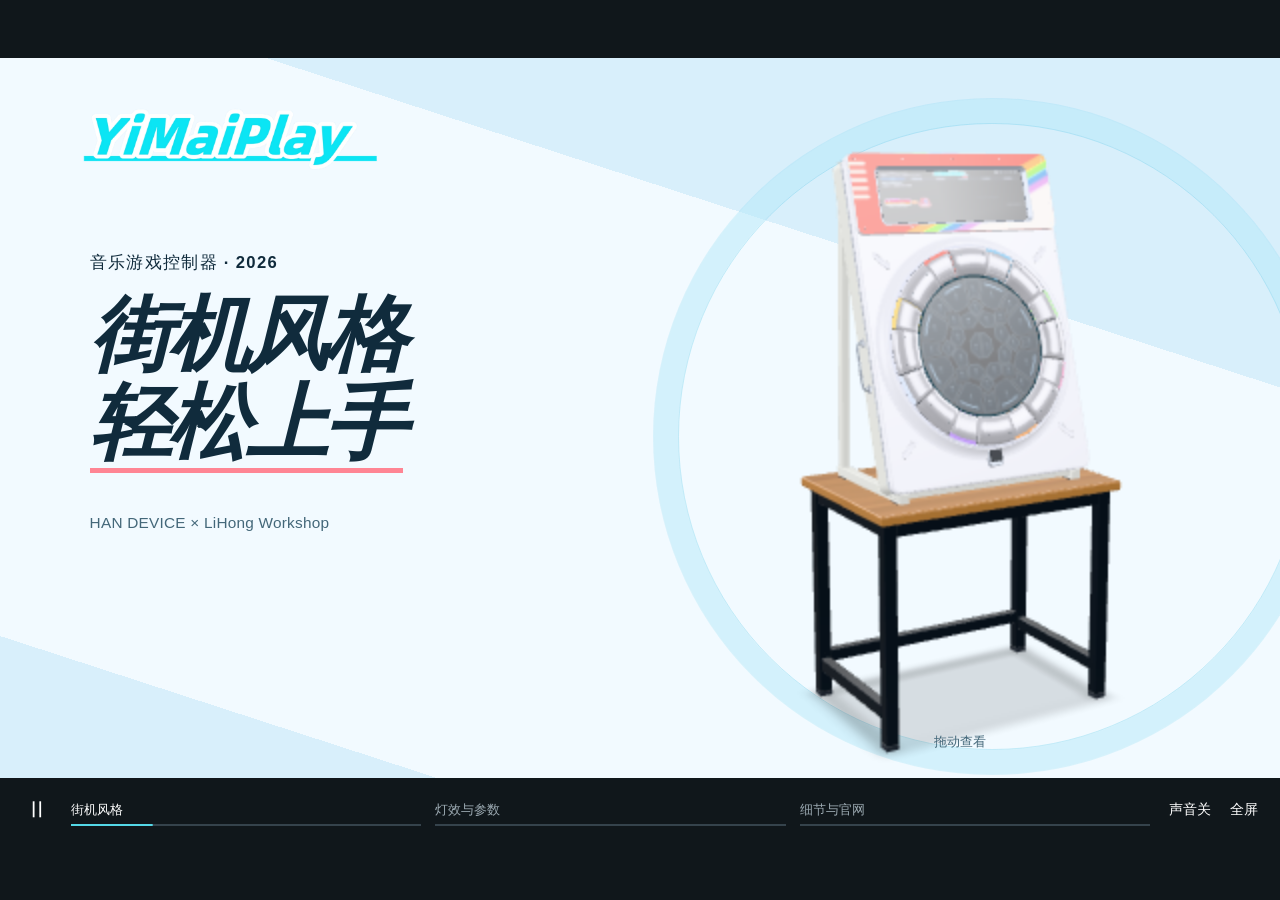
==== docs/ad/index.html @ bda64a1c "Publish the YiMaiPlay 3D advert and second-slide integration assets" ====
<!doctype html>
<html lang="zh-CN">
<head>
  <meta charset="utf-8">
  <meta name="viewport" content="width=device-width,initial-scale=1">
  <meta name="theme-color" content="#11191f">
  <title>YiMaiPlay · 横版动态广告</title>
  <link rel="icon" href="../assets/brand-icon.png" type="image/png">
  <link rel="preload" as="image" href="../assets/cabinet.webp">
  <link rel="preload" as="image" href="../assets/wordmark.webp">
  <script>if (new URLSearchParams(location.search).get('placement') === 'forum-slider') document.documentElement.classList.add('forum-slider');</script>
  <link rel="stylesheet" href="ad.css">
  <script defer src="ad.js"></script>
</head>
<body>
<main class="player" tabindex="0" aria-label="YiMaiPlay 动态广告，可使用空格键播放或暂停">
  <div class="advert" data-scene="0">
    <p class="forum-links">点击查看完整广告</p>
    <div class="backdrop" aria-hidden="true"></div>
    <div class="orbit" aria-hidden="true"></div>
    <a class="brand" href="https://yimaiplay.akiacg.com/" target="_blank" rel="noopener" aria-label="访问 YiMaiPlay 官网">
      <img src="../assets/wordmark.webp" width="900" height="187" alt="YiMaiPlay">
    </a>
    <img class="product" src="../assets/cabinet.webp" width="890" height="1110" alt="" aria-hidden="true">
    <section class="scene intro active" aria-label="街机风格，轻松上手">
      <div class="model-stage">
        <iframe class="model-view" src="../model/?embed=1" title="YiMaiPlay 交互模型，可拖动查看" loading="eager" allow="fullscreen" tabindex="-1"></iframe>
        <span class="model-hint" hidden>拖动查看</span>
      </div>
      <div class="copy">
        <p class="eyebrow enter">音乐游戏控制器 · 2026</p>
        <h1 class="enter">街机风格<br><span>轻松上手</span></h1>
        <p class="subline enter">HAN DEVICE × LiHong Workshop</p>
      </div>
    </section>
    <section class="scene film" aria-label="灯效与核心参数" aria-hidden="true" inert>
      <video muted playsinline preload="auto" poster="../assets/film-poster.webp" src="../assets/yimaiplay.mp4" aria-label="YiMaiPlay 原版产品短片"></video>
      <div class="film-copy">
        <p class="eyebrow enter">COB 灯带 · 色温可调</p>
        <h2 class="enter">点亮，<br>游玩的时刻。</h2>
        <div class="specs enter">
          <div><b>34</b><span>分区无痕触摸</span></div>
          <div><b>333<small> Hz</small></b><span>触摸刷新率</span></div>
          <div><b>32<small> bit</small></b><span>双核 ARM 主控</span></div>
        </div>
      </div>
    </section>
    <section class="scene closing" aria-label="产品细节与官网入口" aria-hidden="true" inert>
      <div class="copy">
        <p class="eyebrow enter">ITO 触摸玻璃 · PC 注塑按键</p>
        <h2 class="enter">细节，<br>触手可及。</h2>
        <div class="closeups enter">
          <figure><img src="../assets/glass.webp" width="548" height="342" alt="磨砂触摸玻璃"><figcaption>34 分区触摸</figcaption></figure>
          <figure><img src="../assets/switch.webp" width="419" height="279" alt="按键内部铍铜弹片"><figcaption>铍铜合金弹片</figcaption></figure>
        </div>
        <a class="visit enter" href="https://yimaiplay.akiacg.com/" target="_blank" rel="noopener">了解 YiMaiPlay</a>
      </div>
      <a class="community" href="https://forum.akiacg.com/" target="_blank" rel="noopener">
        <img src="../assets/akiacg-community.png" width="174" height="60" alt="">
        <span>Powered By AkiACG Community</span>
      </a>
    </section>
  </div>
  <div class="controls">
    <button class="toggle" type="button" aria-label="暂停广告" title="暂停广告"><span aria-hidden="true">Ⅱ</span></button>
    <div class="chapters" role="group" aria-label="选择广告片段">
      <button type="button" data-index="0" aria-label="街机风格" aria-pressed="true"><span>街机风格</span><i></i></button>
      <button type="button" data-index="1" aria-label="灯效与参数" aria-pressed="false"><span>灯效与参数</span><i></i></button>
      <button type="button" data-index="2" aria-label="细节与官网" aria-pressed="false"><span>细节与官网</span><i></i></button>
    </div>
    <button class="sound" type="button" aria-pressed="false">声音关</button>
    <button class="fullscreen" type="button">全屏</button>
  </div>
  <noscript><p>启用 JavaScript 可播放完整广告。<a href="https://yimaiplay.akiacg.com/">访问 YiMaiPlay 官网</a></p></noscript>
</main>
</body>
</html>
---- docs/ad/ad.css ----
:root {
  color-scheme: dark;
  font-family: Inter, "Helvetica Neue", Arial, "PingFang SC", "Microsoft YaHei", "Noto Sans CJK SC", sans-serif;
  background: #10171b;
  color: #fff;
}
* { box-sizing: border-box; }
body { margin: 0; min-height: 100svh; display: grid; place-items: center; }
button, a { -webkit-tap-highlight-color: transparent; }
button { font: inherit; color: inherit; cursor: pointer; }
a { color: inherit; text-decoration: none; }
button:focus-visible, a:focus-visible { outline: 3px solid #00cfe7; outline-offset: 4px; }
h1, h2, p, figure { margin: 0; }
img { display: block; max-width: 100%; height: auto; }
.player { width: min(100%, 1600px, calc((100svh - 64px) * 16 / 9)); margin: auto; }
.advert {
  position: relative;
  width: 100%;
  aspect-ratio: 16 / 9;
  overflow: hidden;
  container-type: inline-size;
  background: #e5f4fc;
  color: #102b3c;
  isolation: isolate;
}
.backdrop {
  position: absolute;
  inset: -25%;
  background: linear-gradient(18deg, #d8effb 0 25%, #f2faff 25% 64%, #d8effb 64%);
  transition: opacity .65s ease;
  z-index: -3;
}
.orbit {
  position: absolute;
  width: 49%;
  aspect-ratio: 1;
  right: -2%;
  top: 9%;
  border: 1px solid #48c4e84a;
  border-radius: 50%;
  box-shadow: 0 0 0 24px #cdeefa60, 0 0 0 25px #48c4e828;
  transition: transform 1.3s cubic-bezier(.2,.7,.3,1), opacity .6s;
  z-index: -2;
}
.brand { position: absolute; left: 6.5%; top: 7%; width: 23%; z-index: 4; transition: left .8s cubic-bezier(.2,.7,.3,1); }
.product {
  position: absolute;
  width: 47%;
  height: 95%;
  object-fit: contain;
  object-position: center bottom;
  bottom: -2%;
  right: 1.5%;
  filter: drop-shadow(8px 14px 10px #17374716);
  z-index: -1;
  transition: opacity .45s, transform 1s cubic-bezier(.2,.7,.3,1);
}
.scene { position: absolute; inset: 0; opacity: 0; visibility: hidden; transition: opacity .5s, visibility .5s; pointer-events: none; }
.scene.active { opacity: 1; visibility: visible; pointer-events: auto; }
.copy { position: absolute; left: 7%; top: 27%; width: 47%; }
.eyebrow { font-size: 1.3cqw; letter-spacing: .08em; font-weight: 550; margin-bottom: 1.3cqw; }
h1, h2 { font-size: 6.4cqw; letter-spacing: -.045em; line-height: 1.08; font-weight: 900; }
h1 { font-style: italic; }
h1 span { position: relative; display: inline-block; }
h1 span::after { content: ''; position: absolute; height: .065em; left: 0; right: 0; bottom: -.07em; background: #ff8594; transform-origin: left; }
.subline { font-size: 1.2cqw; color: #436779; margin-top: 3.6cqw; letter-spacing: .015em; }
.film { background: #080b0e; }
.film video { position: absolute; left: 1.5%; top: 6%; width: 48%; height: 85.33%; object-fit: contain; }
.film-copy { position: absolute; left: 54%; top: 29%; right: 5%; color: #fcf8f2; }
.film h2 { font-size: 5.1cqw; }
.film .eyebrow { color: #a5c8d7; }
.specs { display: grid; grid-template-columns: .82fr 1.1fr 1fr; margin-top: 3cqw; }
.specs > div { padding-left: 1.5cqw; border-left: 1px solid #475453; }
.specs > div:first-child { padding-left: 0; border: 0; }
.specs b { font-style: italic; font-size: 3.6cqw; line-height: 1.2; letter-spacing: -.055em; white-space: nowrap; }
.specs small { color: #ff9566; font-size: .46em; }
.specs span { display: block; font-size: 1cqw; margin-top: .65cqw; color: #cdd6d9; }
.closing .copy { top: 23%; }
.closing h2 { font-size: 4.8cqw; }
.closeups { display: flex; gap: 1.2cqw; margin-top: 1.6cqw; }
.closeups figure { width: 15cqw; }
.closeups img { width: 100%; height: 7.2cqw; object-fit: cover; border-radius: .5cqw; }
.closeups figcaption { font-size: 1.1cqw; margin-top: .4cqw; color: #436779; }
.visit { display: inline-block; font-size: 1.25cqw; font-weight: 650; color: white; background: #12374c; padding: .85cqw 2cqw; border-radius: 4cqw; margin-top: 1.4cqw; }
.visit:hover { background: #17627c; }
.community { position: absolute; right: 3%; bottom: 2.6%; display: flex; align-items: center; gap: .75cqw; color: #284d65; font-size: .9cqw; }
.community img { height: 1.65cqw; width: auto; }
.advert[data-scene="1"] .brand { left: 54%; }
.advert[data-scene="1"] .product { transform: translateX(-7%) scale(.96); opacity: 0; }
.advert[data-scene="1"] .orbit { transform: scale(1.2); opacity: 0; }
.advert[data-scene="2"] .product { transform: translate(-1%, -3%) scale(.91); }
.advert[data-scene="2"] .orbit { transform: translateX(-3%) scale(.96); }
.controls { height: 64px; padding: 0 22px; display: flex; gap: 19px; align-items: center; background: #10171b; }
.controls button { border: 0; background: transparent; padding: 7px 0; font-size: 14px; }
.controls .toggle { width: 30px; min-height: 40px; font-size: 22px; }
.chapters { flex: 1; display: flex; gap: 14px; }
.chapters button { flex: 1; position: relative; text-align: left; color: #9ba9b1; overflow: hidden; font-size: 13px; }
.chapters button::after, .chapters i { content: ''; height: 2px; position: absolute; left: 0; right: 0; bottom: 0; background: #35434c; }
.chapters i { background: #54d8e7; z-index: 1; transform: scaleX(0); transform-origin: left; }
.chapters [aria-pressed="true"] { color: white; }
.chapters [aria-pressed="true"] i { transform: scaleX(var(--progress, 0)); }
.player:fullscreen { width: min(100vw, calc((100dvh - 64px) * 16 / 9)); height: auto; display: flex; flex-direction: column; justify-content: center; }
.player::backdrop { background: #10171b; }
@keyframes copy-enter {
  from { opacity: 0; transform: translateY(1.6cqw); }
  to { opacity: 1; transform: none; }
}
@keyframes underline-enter {
  from { transform: scaleX(0); }
  to { transform: scaleX(1); }
}
@keyframes product-enter {
  from { opacity: 0; translate: 2cqw 1cqw; }
  to { opacity: 1; translate: 0 0; }
}
@media (prefers-reduced-motion: no-preference) {
  .active .enter { animation: copy-enter .8s .12s cubic-bezier(.2,.75,.3,1) both; }
  .active h1, .active h2 { animation-delay: .25s; }
  .active .subline, .active .specs, .active .closeups { animation-delay: .45s; }
  .active .visit { animation-delay: .65s; }
  .intro.active h1 span::after { animation: underline-enter .6s .7s ease both; }
  .advert[data-scene="0"] .product { animation: product-enter 1.1s ease both; }
}
/* A paused scene must remain readable even when selected before its entrance starts. */
.player.paused .active .enter,
.player.paused .intro.active h1 span::after,
.player.paused .product {
  animation: none !important;
}
.player.paused * { animation-play-state: paused !important; }
.model-stage {
  position: absolute;
  right: 0;
  top: 5%;
  width: 50%;
  height: 95%;
  pointer-events: none;
}
.model-view {
  display: block;
  width: 100%;
  height: 100%;
  border: 0;
  background: transparent;
  opacity: 0;
  transition: opacity .4s;
}
.model-ready .model-view { opacity: 1; pointer-events: auto; }
.advert.model-ready[data-scene="0"] .product { opacity: 0; animation: none; }
.model-hint {
  position: absolute;
  left: 0;
  right: 0;
  bottom: 4%;
  text-align: center;
  font-size: max(10px, 1cqw);
  color: #436779;
  pointer-events: none;
}
[hidden] { display: none !important; }
@media (max-width: 600px) {
  .controls { height: auto; min-height: 64px; flex-wrap: wrap; padding: 8px 12px; gap: 12px; }
  .controls button { min-height: 40px; }
  .controls .toggle { width: 36px; }
  .chapters { min-width: 0; gap: 8px; }
  .chapters button { white-space: nowrap; font-size: 11px; }
  .controls .sound, .controls .fullscreen { font-size: 11px; }
  .model-hint { font-size: 8px; bottom: 1%; }
  .subline { font-size: 1.6cqw; }
  .eyebrow { font-size: 1.6cqw; }
  .community { font-size: 1.35cqw; }
  .visit { font-size: 1.65cqw; }
  .closeups figcaption { font-size: 1.45cqw; }
  .specs span { font-size: 1.4cqw; }
}
@media (max-width: 420px) {
  .controls { gap: 8px; }
  .chapters { flex-basis: calc(100% - 48px); }
  .controls .sound { margin-left: 44px; }
  .controls .fullscreen { margin-left: auto; }
}
@media (prefers-reduced-motion: reduce) {
  *, *::before, *::after { animation: none !important; transition: none !important; }
}

.forum-links { display: none; }
html.forum-slider,
.forum-slider body {
  width: 100%;
  height: 100%;
  min-height: 0;
  overflow: hidden;
  background: #e5f4fc;
}
.forum-slider body { display: block; }
.forum-slider .player,
.forum-slider .advert {
  width: 100%;
  height: 100%;
  max-width: none;
  margin: 0;
}
.forum-slider .advert { aspect-ratio: auto; container-type: size; }
.forum-slider .controls,
.forum-slider .model-hint,
.forum-slider noscript { display: none !important; }
.forum-slider .model-view { pointer-events: none; }
.forum-slider .brand { top: 7%; width: clamp(100px, 18cqw, 260px); }
.forum-slider .copy { top: 29%; width: 47%; }
.forum-slider .eyebrow { font-size: clamp(11px, 1.1cqw, 16px); margin-bottom: 2cqh; }
.forum-slider h1 { font-size: clamp(34px, 14cqh, 66px); }
.forum-slider h2 { font-size: clamp(30px, 12cqh, 58px); }
.forum-slider .subline { font-size: clamp(10px, 1.05cqw, 15px); margin-top: 5cqh; }
.forum-slider .film-copy { top: 27%; }
.forum-slider .film video { height: 94%; top: 3%; }
.forum-slider .specs { margin-top: 5cqh; }
.forum-slider .specs b { font-size: clamp(22px, 8cqh, 42px); }
.forum-slider .specs span { font-size: clamp(10px, .95cqw, 14px); }
.forum-slider .closing .copy { top: 25%; }
.forum-slider .closeups { margin-top: 3cqh; }
.forum-slider .closeups img { height: 15cqh; }
.forum-slider .closeups figcaption { font-size: clamp(10px, 1cqw, 14px); }
.forum-slider .visit { font-size: clamp(11px, 1.1cqw, 15px); padding: 1.7cqh 2cqw; margin-top: 3cqh; }
.forum-slider .community { display: none; }
.forum-slider .forum-links {
  position: absolute;
  left: 7%;
  bottom: 4%;
  z-index: 6;
  display: flex;
  gap: 18px;
  color: #34576a;
  font-size: clamp(10px, 1cqw, 14px);
}
.forum-slider .closing .visit { display: none; }
.forum-slider [data-scene="1"] .forum-links { left: 54%; color: #d9f3ff; }
.forum-slider [data-scene="2"] .forum-links { left: auto; right: 5%; }
@media (max-width: 700px) {
  .forum-slider .brand { width: 29%; left: 5%; top: 6%; }
  .forum-slider .copy { left: 5%; top: 29%; width: 48%; }
  .forum-slider .eyebrow { font-size: 10px; margin-bottom: 6px; letter-spacing: 0; }
  .forum-slider h1 { font-size: clamp(28px, 15cqh, 36px); line-height: 1.1; }
  .forum-slider h2 { font-size: clamp(24px, 13cqh, 32px); line-height: 1.1; }
  .forum-slider .subline { font-size: 9px; margin-top: 12px; max-width: 100%; }
  .forum-slider .model-stage { right: -1%; top: 0; width: 49%; height: 100%; }
  .forum-slider .product { width: 48%; right: 0; height: 94%; }
  .forum-slider .film-copy { left: 49%; top: 26%; right: 3%; }
  .forum-slider .film video { left: -3%; width: 51%; }
  .forum-slider [data-scene="1"] .brand { left: 49%; }
  .forum-slider .specs { margin-top: 10px; gap: 6px; grid-template-columns: .8fr 1.2fr 1fr; }
  .forum-slider .specs > div { padding-left: 0; border: 0; }
  .forum-slider .specs b { font-size: 21px; }
  .forum-slider .specs span { font-size: 9px; line-height: 1.25; margin-top: 3px; }
  .forum-slider .closing .copy { top: 26%; width: 54%; }
  .forum-slider .closing h2 { font-size: 25px; }
  .forum-slider .closing h2 br { display: none; }
  .forum-slider .closing .eyebrow { font-size: 9px; }
  .forum-slider .closeups { margin-top: 9px; gap: 9px; }
  .forum-slider .closeups figure { width: 22cqw; }
  .forum-slider .closeups img { height: 42px; }
  .forum-slider .closeups figcaption { font-size: 9px; margin-top: 3px; }
  .forum-slider .visit { display: none; }
  .forum-slider .forum-links { left: 5%; bottom: 5%; gap: 14px; font-size: 10px; }
  .forum-slider [data-scene="1"] .forum-links { left: 49%; }
  .forum-slider [data-scene="2"] .forum-links { left: 5%; right: auto; }
}
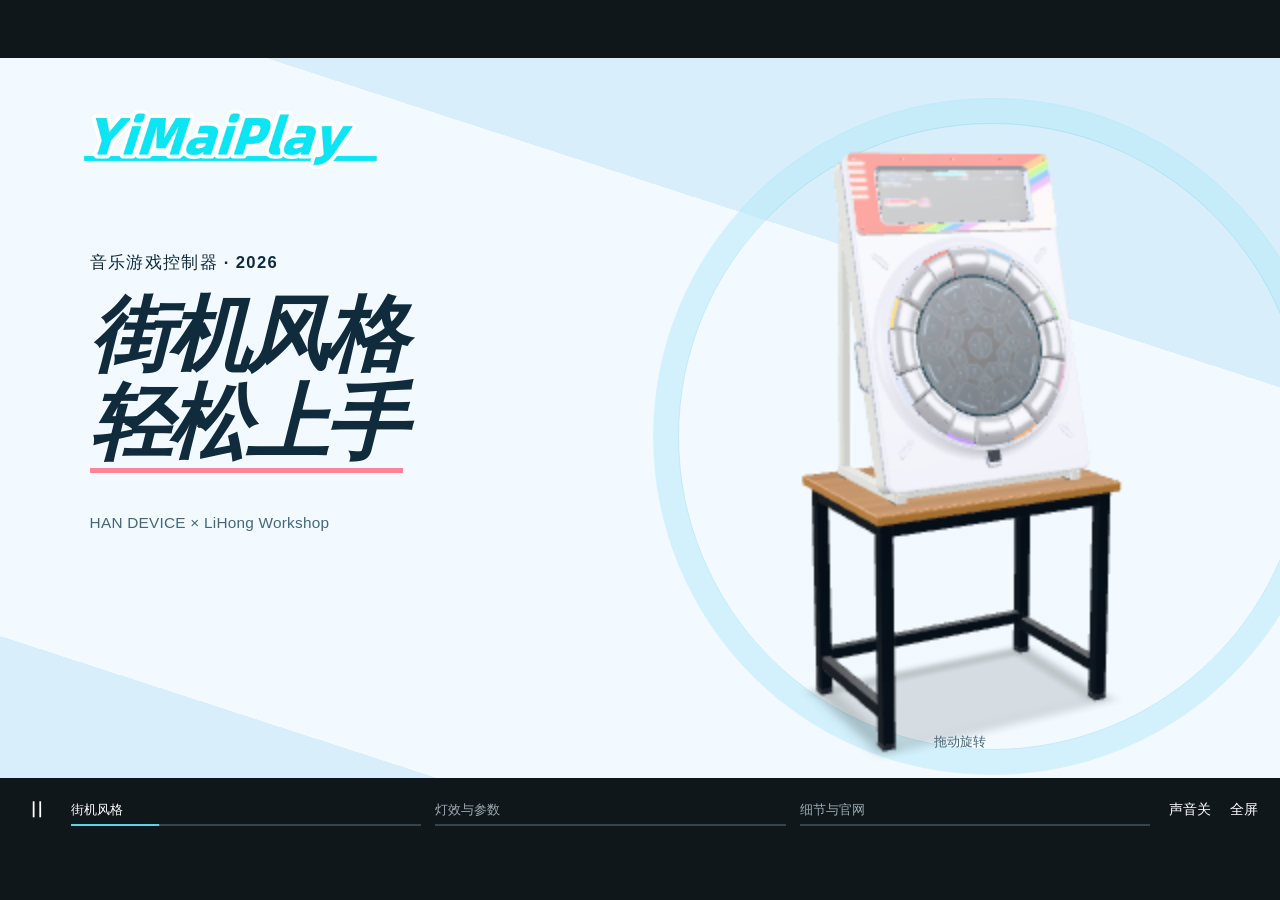
==== commit 9335519b: "Use the matching forum image for an inline rotatable YiMaiPlay ad" ====
--- a/docs/ad/index.html
+++ b/docs/ad/index.html
@@ -5,27 +5,26 @@
   <meta name="viewport" content="width=device-width,initial-scale=1">
   <meta name="theme-color" content="#11191f">
   <title>YiMaiPlay · 横版动态广告</title>
-  <link rel="icon" href="../assets/brand-icon.png" type="image/png">
-  <link rel="preload" as="image" href="../assets/cabinet.webp">
-  <link rel="preload" as="image" href="../assets/wordmark.webp">
+  <link rel="icon" href="../assets/brand-icon.png?v=20261119-2" type="image/png">
+  <link rel="preload" as="image" href="../assets/cabinet.webp?v=20261119-2">
+  <link rel="preload" as="image" href="../assets/wordmark.webp?v=20261119-2">
   <script>if (new URLSearchParams(location.search).get('placement') === 'forum-slider') document.documentElement.classList.add('forum-slider');</script>
-  <link rel="stylesheet" href="ad.css">
-  <script defer src="ad.js"></script>
+  <link rel="stylesheet" href="ad.css?v=20261119-2">
+  <script defer src="ad.js?v=20261119-2"></script>
 </head>
 <body>
 <main class="player" tabindex="0" aria-label="YiMaiPlay 动态广告，可使用空格键播放或暂停">
   <div class="advert" data-scene="0">
-    <p class="forum-links">点击查看完整广告</p>
     <div class="backdrop" aria-hidden="true"></div>
     <div class="orbit" aria-hidden="true"></div>
     <a class="brand" href="https://yimaiplay.akiacg.com/" target="_blank" rel="noopener" aria-label="访问 YiMaiPlay 官网">
-      <img src="../assets/wordmark.webp" width="900" height="187" alt="YiMaiPlay">
+      <img src="../assets/wordmark.webp?v=20261119-2" width="900" height="187" alt="YiMaiPlay">
     </a>
-    <img class="product" src="../assets/cabinet.webp" width="890" height="1110" alt="" aria-hidden="true">
+    <img class="product" src="../assets/cabinet.webp?v=20261119-2" width="890" height="1110" alt="" aria-hidden="true">
     <section class="scene intro active" aria-label="街机风格，轻松上手">
       <div class="model-stage">
-        <iframe class="model-view" src="../model/?embed=1" title="YiMaiPlay 交互模型，可拖动查看" loading="eager" allow="fullscreen" tabindex="-1"></iframe>
-        <span class="model-hint" hidden>拖动查看</span>
+        <iframe class="model-view" data-src="../model/?embed=1&v=20261119-2" title="YiMaiPlay 交互模型，可拖动查看" loading="eager" tabindex="-1"></iframe>
+        <span class="model-hint" hidden>拖动旋转</span>
       </div>
       <div class="copy">
         <p class="eyebrow enter">音乐游戏控制器 · 2026</p>
@@ -34,7 +33,7 @@
       </div>
     </section>
     <section class="scene film" aria-label="灯效与核心参数" aria-hidden="true" inert>
-      <video muted playsinline preload="auto" poster="../assets/film-poster.webp" src="../assets/yimaiplay.mp4" aria-label="YiMaiPlay 原版产品短片"></video>
+      <video muted playsinline preload="none" poster="../assets/film-poster.webp?v=20261119-2" data-src="../assets/yimaiplay.mp4?v=20261119-2" aria-label="YiMaiPlay 原版产品短片"></video>
       <div class="film-copy">
         <p class="eyebrow enter">COB 灯带 · 色温可调</p>
         <h2 class="enter">点亮，<br>游玩的时刻。</h2>
@@ -50,13 +49,13 @@
         <p class="eyebrow enter">ITO 触摸玻璃 · PC 注塑按键</p>
         <h2 class="enter">细节，<br>触手可及。</h2>
         <div class="closeups enter">
-          <figure><img src="../assets/glass.webp" width="548" height="342" alt="磨砂触摸玻璃"><figcaption>34 分区触摸</figcaption></figure>
-          <figure><img src="../assets/switch.webp" width="419" height="279" alt="按键内部铍铜弹片"><figcaption>铍铜合金弹片</figcaption></figure>
+          <figure><img src="../assets/glass.webp?v=20261119-2" width="548" height="342" alt="磨砂触摸玻璃"><figcaption>34 分区触摸</figcaption></figure>
+          <figure><img src="../assets/switch.webp?v=20261119-2" width="419" height="279" alt="按键内部铍铜弹片"><figcaption>铍铜合金弹片</figcaption></figure>
         </div>
         <a class="visit enter" href="https://yimaiplay.akiacg.com/" target="_blank" rel="noopener">了解 YiMaiPlay</a>
       </div>
       <a class="community" href="https://forum.akiacg.com/" target="_blank" rel="noopener">
-        <img src="../assets/akiacg-community.png" width="174" height="60" alt="">
+        <img src="../assets/akiacg-community.png?v=20261119-2" width="174" height="60" alt="">
         <span>Powered By AkiACG Community</span>
       </a>
     </section>
--- a/docs/ad/ad.css
+++ b/docs/ad/ad.css
@@ -183,7 +183,6 @@
   *, *::before, *::after { animation: none !important; transition: none !important; }
 }
 
-.forum-links { display: none; }
 html.forum-slider,
 .forum-slider body {
   width: 100%;
@@ -202,65 +201,30 @@
 }
 .forum-slider .advert { aspect-ratio: auto; container-type: size; }
 .forum-slider .controls,
-.forum-slider .model-hint,
+.forum-slider .film,
+.forum-slider .closing,
 .forum-slider noscript { display: none !important; }
-.forum-slider .model-view { pointer-events: none; }
+.forum-slider a { pointer-events: none; cursor: default; }
+.forum-slider .model-stage { right: 0; top: 0; width: 50%; height: 100%; }
+.forum-slider .model-view { height: calc(100% - 34px); }
+.forum-slider .model-ready .model-view { pointer-events: auto; }
+.forum-slider .model-hint { font-size: 12px; bottom: 9px; color: #34576a; }
+.forum-slider .copy { top: 29%; width: 47%; pointer-events: none; }
 .forum-slider .brand { top: 7%; width: clamp(100px, 18cqw, 260px); }
-.forum-slider .copy { top: 29%; width: 47%; }
 .forum-slider .eyebrow { font-size: clamp(11px, 1.1cqw, 16px); margin-bottom: 2cqh; }
 .forum-slider h1 { font-size: clamp(34px, 14cqh, 66px); }
-.forum-slider h2 { font-size: clamp(30px, 12cqh, 58px); }
 .forum-slider .subline { font-size: clamp(10px, 1.05cqw, 15px); margin-top: 5cqh; }
-.forum-slider .film-copy { top: 27%; }
-.forum-slider .film video { height: 94%; top: 3%; }
-.forum-slider .specs { margin-top: 5cqh; }
-.forum-slider .specs b { font-size: clamp(22px, 8cqh, 42px); }
-.forum-slider .specs span { font-size: clamp(10px, .95cqw, 14px); }
-.forum-slider .closing .copy { top: 25%; }
-.forum-slider .closeups { margin-top: 3cqh; }
-.forum-slider .closeups img { height: 15cqh; }
-.forum-slider .closeups figcaption { font-size: clamp(10px, 1cqw, 14px); }
-.forum-slider .visit { font-size: clamp(11px, 1.1cqw, 15px); padding: 1.7cqh 2cqw; margin-top: 3cqh; }
-.forum-slider .community { display: none; }
-.forum-slider .forum-links {
-  position: absolute;
-  left: 7%;
-  bottom: 4%;
-  z-index: 6;
-  display: flex;
-  gap: 18px;
-  color: #34576a;
-  font-size: clamp(10px, 1cqw, 14px);
-}
-.forum-slider .closing .visit { display: none; }
-.forum-slider [data-scene="1"] .forum-links { left: 54%; color: #d9f3ff; }
-.forum-slider [data-scene="2"] .forum-links { left: auto; right: 5%; }
 @media (max-width: 700px) {
   .forum-slider .brand { width: 29%; left: 5%; top: 6%; }
-  .forum-slider .copy { left: 5%; top: 29%; width: 48%; }
+  .forum-slider .copy { left: 50px; top: 29%; width: calc(50% - 60px); }
   .forum-slider .eyebrow { font-size: 10px; margin-bottom: 6px; letter-spacing: 0; }
-  .forum-slider h1 { font-size: clamp(28px, 15cqh, 36px); line-height: 1.1; }
-  .forum-slider h2 { font-size: clamp(24px, 13cqh, 32px); line-height: 1.1; }
-  .forum-slider .subline { font-size: 9px; margin-top: 12px; max-width: 100%; }
-  .forum-slider .model-stage { right: -1%; top: 0; width: 49%; height: 100%; }
-  .forum-slider .product { width: 48%; right: 0; height: 94%; }
-  .forum-slider .film-copy { left: 49%; top: 26%; right: 3%; }
-  .forum-slider .film video { left: -3%; width: 51%; }
-  .forum-slider [data-scene="1"] .brand { left: 49%; }
-  .forum-slider .specs { margin-top: 10px; gap: 6px; grid-template-columns: .8fr 1.2fr 1fr; }
-  .forum-slider .specs > div { padding-left: 0; border: 0; }
-  .forum-slider .specs b { font-size: 21px; }
-  .forum-slider .specs span { font-size: 9px; line-height: 1.25; margin-top: 3px; }
-  .forum-slider .closing .copy { top: 26%; width: 54%; }
-  .forum-slider .closing h2 { font-size: 25px; }
-  .forum-slider .closing h2 br { display: none; }
-  .forum-slider .closing .eyebrow { font-size: 9px; }
-  .forum-slider .closeups { margin-top: 9px; gap: 9px; }
-  .forum-slider .closeups figure { width: 22cqw; }
-  .forum-slider .closeups img { height: 42px; }
-  .forum-slider .closeups figcaption { font-size: 9px; margin-top: 3px; }
-  .forum-slider .visit { display: none; }
-  .forum-slider .forum-links { left: 5%; bottom: 5%; gap: 14px; font-size: 10px; }
-  .forum-slider [data-scene="1"] .forum-links { left: 49%; }
-  .forum-slider [data-scene="2"] .forum-links { left: 5%; right: auto; }
-}
+  .forum-slider h1 { font-size: clamp(18px, calc(12.5cqw - 18px), 30px); line-height: 1.1; white-space: nowrap; }
+  .forum-slider .subline { display: none; }
+  .forum-slider .model-view { height: calc(100% - 28px); }
+  .forum-slider .model-hint { font-size: 10px; bottom: 8px; }
+  .forum-slider .product { width: 48%; right: 0; height: calc(100% - 28px); bottom: 28px; }
+}
+
+@media (max-width: 360px) {
+  .forum-slider .eyebrow { font-size: 9px; }
+}
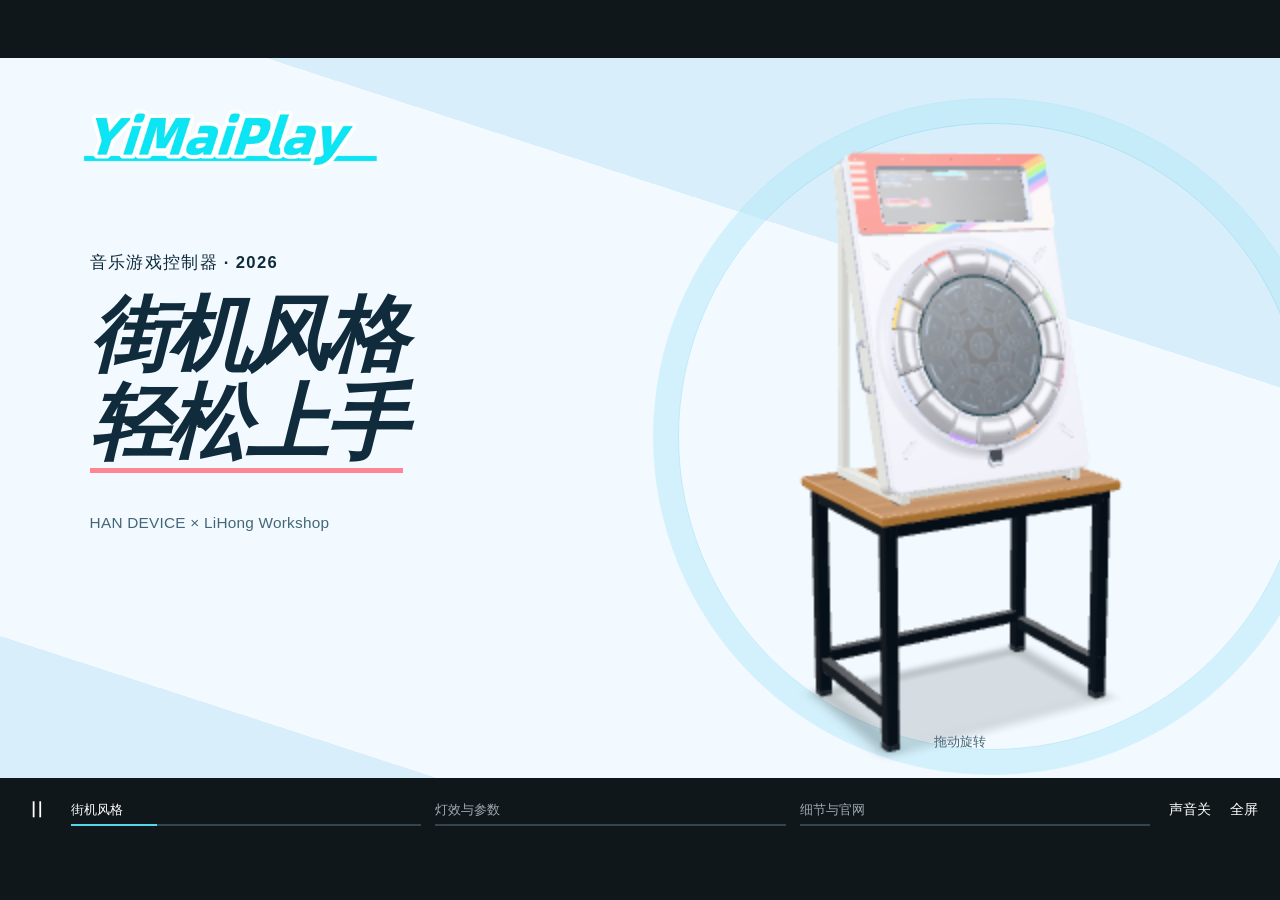
==== commit 9dfd6f77: "Show the forum H5 independently of WebGL and keep rotation available" ====
--- a/docs/ad/index.html
+++ b/docs/ad/index.html
@@ -5,12 +5,12 @@
   <meta name="viewport" content="width=device-width,initial-scale=1">
   <meta name="theme-color" content="#11191f">
   <title>YiMaiPlay · 横版动态广告</title>
-  <link rel="icon" href="../assets/brand-icon.png?v=20261119-2" type="image/png">
-  <link rel="preload" as="image" href="../assets/cabinet.webp?v=20261119-2">
-  <link rel="preload" as="image" href="../assets/wordmark.webp?v=20261119-2">
+  <link rel="icon" href="../assets/brand-icon.png?v=20261119-3" type="image/png">
+  <link rel="preload" as="image" href="../assets/cabinet.webp?v=20261119-3">
+  <link rel="preload" as="image" href="../assets/wordmark.webp?v=20261119-3">
   <script>if (new URLSearchParams(location.search).get('placement') === 'forum-slider') document.documentElement.classList.add('forum-slider');</script>
-  <link rel="stylesheet" href="ad.css?v=20261119-2">
-  <script defer src="ad.js?v=20261119-2"></script>
+  <link rel="stylesheet" href="ad.css?v=20261119-3">
+  <script defer src="ad.js?v=20261119-3"></script>
 </head>
 <body>
 <main class="player" tabindex="0" aria-label="YiMaiPlay 动态广告，可使用空格键播放或暂停">
@@ -18,22 +18,31 @@
     <div class="backdrop" aria-hidden="true"></div>
     <div class="orbit" aria-hidden="true"></div>
     <a class="brand" href="https://yimaiplay.akiacg.com/" target="_blank" rel="noopener" aria-label="访问 YiMaiPlay 官网">
-      <img src="../assets/wordmark.webp?v=20261119-2" width="900" height="187" alt="YiMaiPlay">
+      <img src="../assets/wordmark.webp?v=20261119-3" width="900" height="187" alt="YiMaiPlay">
     </a>
-    <img class="product" src="../assets/cabinet.webp?v=20261119-2" width="890" height="1110" alt="" aria-hidden="true">
+    <img class="product" src="../assets/cabinet.webp?v=20261119-3" width="890" height="1110" alt="" aria-hidden="true">
     <section class="scene intro active" aria-label="街机风格，轻松上手">
       <div class="model-stage">
-        <iframe class="model-view" data-src="../model/?embed=1&v=20261119-2" title="YiMaiPlay 交互模型，可拖动查看" loading="eager" tabindex="-1"></iframe>
+        <iframe class="model-view" data-src="../model/?embed=1&v=20261119-3" title="YiMaiPlay 交互模型，可拖动查看" loading="eager" tabindex="-1"></iframe>
         <span class="model-hint" hidden>拖动旋转</span>
       </div>
       <div class="copy">
-        <p class="eyebrow enter">音乐游戏控制器 · 2026</p>
-        <h1 class="enter">街机风格<br><span>轻松上手</span></h1>
-        <p class="subline enter">HAN DEVICE × LiHong Workshop</p>
+        <div class="intro-message">
+          <p class="eyebrow enter">音乐游戏控制器 · 2026</p>
+          <h1 class="enter">街机风格<br><span>轻松上手</span></h1>
+          <p class="subline enter">HAN DEVICE × LiHong Workshop</p>
+        </div>
+        <div class="forum-facts">
+          <p class="eyebrow">双核 32 bit ARM 主控</p>
+          <dl>
+            <div><dt>分区无痕触摸</dt><dd>34</dd></div>
+            <div><dt>触摸刷新率</dt><dd>333 <small>Hz</small></dd></div>
+          </dl>
+        </div>
       </div>
     </section>
     <section class="scene film" aria-label="灯效与核心参数" aria-hidden="true" inert>
-      <video muted playsinline preload="none" poster="../assets/film-poster.webp?v=20261119-2" data-src="../assets/yimaiplay.mp4?v=20261119-2" aria-label="YiMaiPlay 原版产品短片"></video>
+      <video muted playsinline preload="none" poster="../assets/film-poster.webp?v=20261119-3" data-src="../assets/yimaiplay.mp4?v=20261119-3" aria-label="YiMaiPlay 原版产品短片"></video>
       <div class="film-copy">
         <p class="eyebrow enter">COB 灯带 · 色温可调</p>
         <h2 class="enter">点亮，<br>游玩的时刻。</h2>
@@ -49,13 +58,13 @@
         <p class="eyebrow enter">ITO 触摸玻璃 · PC 注塑按键</p>
         <h2 class="enter">细节，<br>触手可及。</h2>
         <div class="closeups enter">
-          <figure><img src="../assets/glass.webp?v=20261119-2" width="548" height="342" alt="磨砂触摸玻璃"><figcaption>34 分区触摸</figcaption></figure>
-          <figure><img src="../assets/switch.webp?v=20261119-2" width="419" height="279" alt="按键内部铍铜弹片"><figcaption>铍铜合金弹片</figcaption></figure>
+          <figure><img src="../assets/glass.webp?v=20261119-3" width="548" height="342" alt="磨砂触摸玻璃"><figcaption>34 分区触摸</figcaption></figure>
+          <figure><img src="../assets/switch.webp?v=20261119-3" width="419" height="279" alt="按键内部铍铜弹片"><figcaption>铍铜合金弹片</figcaption></figure>
         </div>
         <a class="visit enter" href="https://yimaiplay.akiacg.com/" target="_blank" rel="noopener">了解 YiMaiPlay</a>
       </div>
       <a class="community" href="https://forum.akiacg.com/" target="_blank" rel="noopener">
-        <img src="../assets/akiacg-community.png?v=20261119-2" width="174" height="60" alt="">
+        <img src="../assets/akiacg-community.png?v=20261119-3" width="174" height="60" alt="">
         <span>Powered By AkiACG Community</span>
       </a>
     </section>
--- a/docs/ad/ad.css
+++ b/docs/ad/ad.css
@@ -146,7 +146,7 @@
   transition: opacity .4s;
 }
 .model-ready .model-view { opacity: 1; pointer-events: auto; }
-.advert.model-ready[data-scene="0"] .product { opacity: 0; animation: none; }
+.advert.model-ready[data-scene="0"] .product { opacity: 0; visibility: hidden; animation: none; }
 .model-hint {
   position: absolute;
   left: 0;
@@ -183,6 +183,8 @@
   *, *::before, *::after { animation: none !important; transition: none !important; }
 }
 
+.forum-facts { display: none; }
+
 html.forum-slider,
 .forum-slider body {
   width: 100%;
@@ -199,15 +201,17 @@
   max-width: none;
   margin: 0;
 }
-.forum-slider .advert { aspect-ratio: auto; container-type: size; }
+.forum-slider .advert { aspect-ratio: auto; container-type: size; background-color: #e5f4fc; }
 .forum-slider .controls,
 .forum-slider .film,
 .forum-slider .closing,
 .forum-slider noscript { display: none !important; }
 .forum-slider a { pointer-events: none; cursor: default; }
 .forum-slider .model-stage { right: 0; top: 0; width: 50%; height: 100%; }
-.forum-slider .model-view { height: calc(100% - 34px); }
+.forum-slider .model-view { height: calc(100% - 34px); transition: none; }
 .forum-slider .model-ready .model-view { pointer-events: auto; }
+.forum-slider .advert.turntable-ready .product { opacity: 0; visibility: hidden; animation: none; }
+.forum-slider .turntable-ready .model-view { opacity: 0; pointer-events: none; }
 .forum-slider .model-hint { font-size: 12px; bottom: 9px; color: #34576a; }
 .forum-slider .copy { top: 29%; width: 47%; pointer-events: none; }
 .forum-slider .brand { top: 7%; width: clamp(100px, 18cqw, 260px); }
@@ -228,3 +232,34 @@
 @media (max-width: 360px) {
   .forum-slider .eyebrow { font-size: 9px; }
 }
+
+.forum-slider .intro-message,
+.forum-slider .forum-facts { transition: none; }
+.forum-slider .intro-message .enter,
+.forum-slider .intro-message h1 span::after { animation: none !important; }
+.forum-slider .forum-facts { position: absolute; inset: 0; display: block; opacity: 0; visibility: hidden; }
+.forum-slider .forum-facts dl { display: flex; gap: 3cqw; margin: 0; }
+.forum-slider .forum-facts dl > div { display: flex; flex-direction: column-reverse; }
+.forum-slider .forum-facts dt { font-size: clamp(11px, 1cqw, 16px); }
+.forum-slider .forum-facts dd { margin: 0; font-size: clamp(32px, 14cqh, 66px); font-weight: 800; line-height: 1.2; letter-spacing: -.04em; }
+.forum-slider .forum-facts small { font-size: .42em; }
+@keyframes forum-message-cycle {
+  0%, 40%, 100% { opacity: 1; visibility: visible; transform: translateY(0); }
+  46%, 94% { opacity: 0; visibility: hidden; transform: translateY(-8px); }
+}
+@keyframes forum-facts-cycle {
+  0%, 40%, 100% { opacity: 0; visibility: hidden; transform: translateY(8px); }
+  46%, 94% { opacity: 1; visibility: visible; transform: translateY(0); }
+}
+@media (prefers-reduced-motion: no-preference) {
+  .forum-slider .intro-message { animation: forum-message-cycle 12s ease infinite; }
+  .forum-slider .forum-facts { animation: forum-facts-cycle 12s ease infinite; }
+}
+.forum-slider .model-interacting .intro-message,
+.forum-slider .model-interacting .forum-facts { animation-play-state: paused; }
+@media (max-width: 700px) {
+  .forum-slider .forum-facts .eyebrow { font-size: 9px; white-space: nowrap; }
+  .forum-slider .forum-facts dl { flex-direction: column; gap: 6px; }
+  .forum-slider .forum-facts dd { font-size: 29px; line-height: 1.05; }
+  .forum-slider .forum-facts dt { font-size: 9px; line-height: 1.3; }
+}
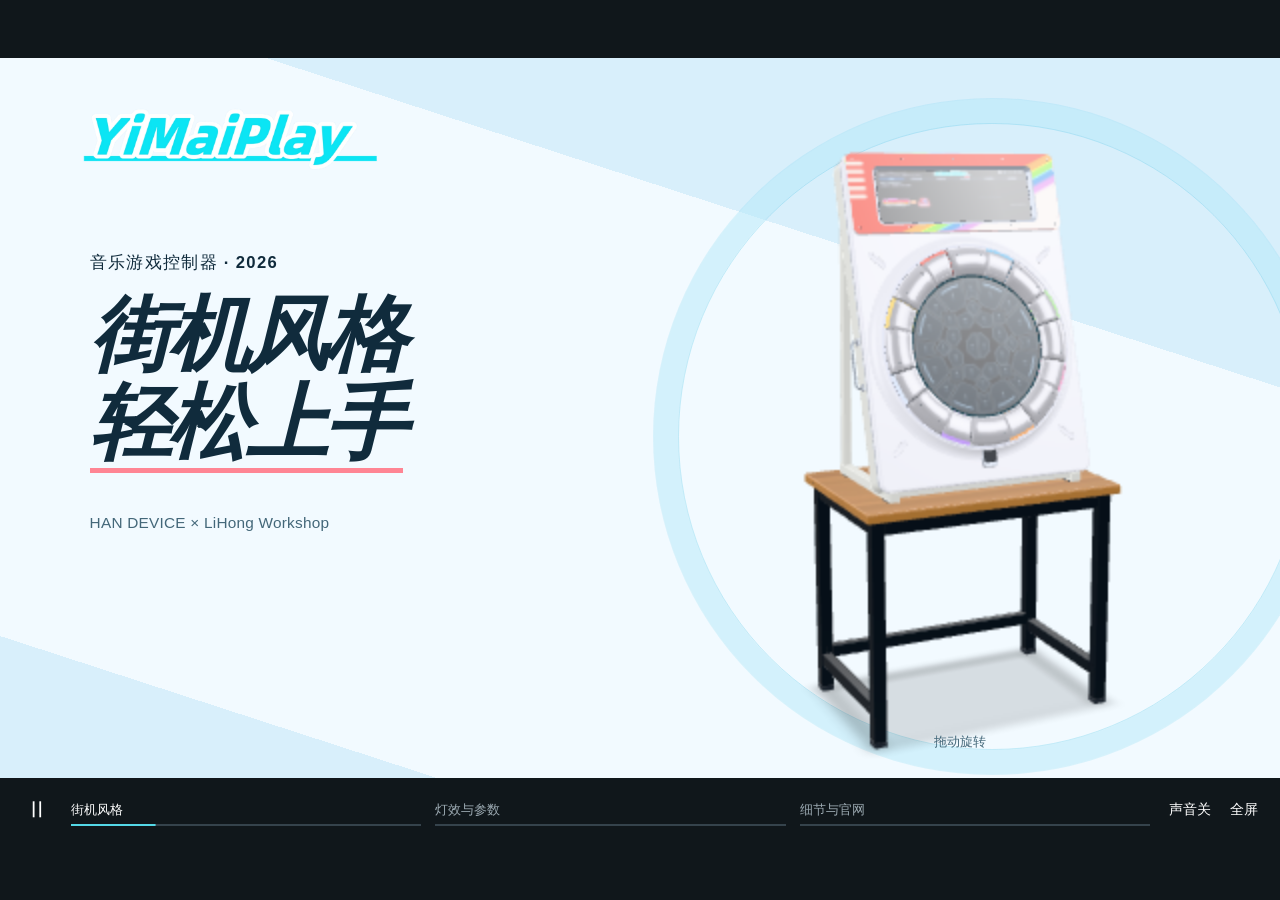
==== commit ae753fcc: "Keep Firefox embedded ad and model layouts available on first paint" ====
--- a/docs/ad/index.html
+++ b/docs/ad/index.html
@@ -5,12 +5,279 @@
   <meta name="viewport" content="width=device-width,initial-scale=1">
   <meta name="theme-color" content="#11191f">
   <title>YiMaiPlay · 横版动态广告</title>
-  <link rel="icon" href="../assets/brand-icon.png?v=20261119-3" type="image/png">
-  <link rel="preload" as="image" href="../assets/cabinet.webp?v=20261119-3">
-  <link rel="preload" as="image" href="../assets/wordmark.webp?v=20261119-3">
+  <link rel="icon" href="../assets/brand-icon.png?v=20261119-4" type="image/png">
+  <link rel="preload" as="image" href="../assets/cabinet.webp?v=20261119-4">
+  <link rel="preload" as="image" href="../assets/wordmark.webp?v=20261119-4">
   <script>if (new URLSearchParams(location.search).get('placement') === 'forum-slider') document.documentElement.classList.add('forum-slider');</script>
-  <link rel="stylesheet" href="ad.css?v=20261119-3">
-  <script defer src="ad.js?v=20261119-3"></script>
+  <!-- Keep the embedded frame styled on its first paint. -->
+  <style>
+:root {
+  color-scheme: dark;
+  font-family: Inter, "Helvetica Neue", Arial, "PingFang SC", "Microsoft YaHei", "Noto Sans CJK SC", sans-serif;
+  background: #10171b;
+  color: #fff;
+}
+* { box-sizing: border-box; }
+body { margin: 0; min-height: 100svh; display: grid; place-items: center; }
+button, a { -webkit-tap-highlight-color: transparent; }
+button { font: inherit; color: inherit; cursor: pointer; }
+a { color: inherit; text-decoration: none; }
+button:focus-visible, a:focus-visible { outline: 3px solid #00cfe7; outline-offset: 4px; }
+h1, h2, p, figure { margin: 0; }
+img { display: block; max-width: 100%; height: auto; }
+.player { width: min(100%, 1600px, calc((100svh - 64px) * 16 / 9)); margin: auto; }
+.advert {
+  position: relative;
+  width: 100%;
+  aspect-ratio: 16 / 9;
+  overflow: hidden;
+  container-type: inline-size;
+  background: #e5f4fc;
+  color: #102b3c;
+  isolation: isolate;
+}
+.backdrop {
+  position: absolute;
+  inset: -25%;
+  background: linear-gradient(18deg, #d8effb 0 25%, #f2faff 25% 64%, #d8effb 64%);
+  transition: opacity .65s ease;
+  z-index: -3;
+}
+.orbit {
+  position: absolute;
+  width: 49%;
+  aspect-ratio: 1;
+  right: -2%;
+  top: 9%;
+  border: 1px solid #48c4e84a;
+  border-radius: 50%;
+  box-shadow: 0 0 0 24px #cdeefa60, 0 0 0 25px #48c4e828;
+  transition: transform 1.3s cubic-bezier(.2,.7,.3,1), opacity .6s;
+  z-index: -2;
+}
+.brand { position: absolute; left: 6.5%; top: 7%; width: 23%; z-index: 4; transition: left .8s cubic-bezier(.2,.7,.3,1); }
+.product {
+  position: absolute;
+  width: 47%;
+  height: 95%;
+  object-fit: contain;
+  object-position: center bottom;
+  bottom: -2%;
+  right: 1.5%;
+  filter: drop-shadow(8px 14px 10px #17374716);
+  z-index: -1;
+  transition: opacity .45s, transform 1s cubic-bezier(.2,.7,.3,1);
+}
+.scene { position: absolute; inset: 0; opacity: 0; visibility: hidden; transition: opacity .5s, visibility .5s; pointer-events: none; }
+.scene.active { opacity: 1; visibility: visible; pointer-events: auto; }
+.copy { position: absolute; left: 7%; top: 27%; width: 47%; }
+.eyebrow { font-size: 1.3cqw; letter-spacing: .08em; font-weight: 550; margin-bottom: 1.3cqw; }
+h1, h2 { font-size: 6.4cqw; letter-spacing: -.045em; line-height: 1.08; font-weight: 900; }
+h1 { font-style: italic; }
+h1 span { position: relative; display: inline-block; }
+h1 span::after { content: ''; position: absolute; height: .065em; left: 0; right: 0; bottom: -.07em; background: #ff8594; transform-origin: left; }
+.subline { font-size: 1.2cqw; color: #436779; margin-top: 3.6cqw; letter-spacing: .015em; }
+.film { background: #080b0e; }
+.film video { position: absolute; left: 1.5%; top: 6%; width: 48%; height: 85.33%; object-fit: contain; }
+.film-copy { position: absolute; left: 54%; top: 29%; right: 5%; color: #fcf8f2; }
+.film h2 { font-size: 5.1cqw; }
+.film .eyebrow { color: #a5c8d7; }
+.specs { display: grid; grid-template-columns: .82fr 1.1fr 1fr; margin-top: 3cqw; }
+.specs > div { padding-left: 1.5cqw; border-left: 1px solid #475453; }
+.specs > div:first-child { padding-left: 0; border: 0; }
+.specs b { font-style: italic; font-size: 3.6cqw; line-height: 1.2; letter-spacing: -.055em; white-space: nowrap; }
+.specs small { color: #ff9566; font-size: .46em; }
+.specs span { display: block; font-size: 1cqw; margin-top: .65cqw; color: #cdd6d9; }
+.closing .copy { top: 23%; }
+.closing h2 { font-size: 4.8cqw; }
+.closeups { display: flex; gap: 1.2cqw; margin-top: 1.6cqw; }
+.closeups figure { width: 15cqw; }
+.closeups img { width: 100%; height: 7.2cqw; object-fit: cover; border-radius: .5cqw; }
+.closeups figcaption { font-size: 1.1cqw; margin-top: .4cqw; color: #436779; }
+.visit { display: inline-block; font-size: 1.25cqw; font-weight: 650; color: white; background: #12374c; padding: .85cqw 2cqw; border-radius: 4cqw; margin-top: 1.4cqw; }
+.visit:hover { background: #17627c; }
+.community { position: absolute; right: 3%; bottom: 2.6%; display: flex; align-items: center; gap: .75cqw; color: #284d65; font-size: .9cqw; }
+.community img { height: 1.65cqw; width: auto; }
+.advert[data-scene="1"] .brand { left: 54%; }
+.advert[data-scene="1"] .product { transform: translateX(-7%) scale(.96); opacity: 0; }
+.advert[data-scene="1"] .orbit { transform: scale(1.2); opacity: 0; }
+.advert[data-scene="2"] .product { transform: translate(-1%, -3%) scale(.91); }
+.advert[data-scene="2"] .orbit { transform: translateX(-3%) scale(.96); }
+.controls { height: 64px; padding: 0 22px; display: flex; gap: 19px; align-items: center; background: #10171b; }
+.controls button { border: 0; background: transparent; padding: 7px 0; font-size: 14px; }
+.controls .toggle { width: 30px; min-height: 40px; font-size: 22px; }
+.chapters { flex: 1; display: flex; gap: 14px; }
+.chapters button { flex: 1; position: relative; text-align: left; color: #9ba9b1; overflow: hidden; font-size: 13px; }
+.chapters button::after, .chapters i { content: ''; height: 2px; position: absolute; left: 0; right: 0; bottom: 0; background: #35434c; }
+.chapters i { background: #54d8e7; z-index: 1; transform: scaleX(0); transform-origin: left; }
+.chapters [aria-pressed="true"] { color: white; }
+.chapters [aria-pressed="true"] i { transform: scaleX(var(--progress, 0)); }
+.player:fullscreen { width: min(100vw, calc((100dvh - 64px) * 16 / 9)); height: auto; display: flex; flex-direction: column; justify-content: center; }
+.player::backdrop { background: #10171b; }
+@keyframes copy-enter {
+  from { opacity: 0; transform: translateY(1.6cqw); }
+  to { opacity: 1; transform: none; }
+}
+@keyframes underline-enter {
+  from { transform: scaleX(0); }
+  to { transform: scaleX(1); }
+}
+@keyframes product-enter {
+  from { opacity: 0; translate: 2cqw 1cqw; }
+  to { opacity: 1; translate: 0 0; }
+}
+@media (prefers-reduced-motion: no-preference) {
+  .active .enter { animation: copy-enter .8s .12s cubic-bezier(.2,.75,.3,1) both; }
+  .active h1, .active h2 { animation-delay: .25s; }
+  .active .subline, .active .specs, .active .closeups { animation-delay: .45s; }
+  .active .visit { animation-delay: .65s; }
+  .intro.active h1 span::after { animation: underline-enter .6s .7s ease both; }
+  .advert[data-scene="0"] .product { animation: product-enter 1.1s ease both; }
+}
+/* A paused scene must remain readable even when selected before its entrance starts. */
+.player.paused .active .enter,
+.player.paused .intro.active h1 span::after,
+.player.paused .product {
+  animation: none !important;
+}
+.player.paused * { animation-play-state: paused !important; }
+.model-stage {
+  position: absolute;
+  right: 0;
+  top: 5%;
+  width: 50%;
+  height: 95%;
+  pointer-events: none;
+}
+.model-view {
+  display: block;
+  width: 100%;
+  height: 100%;
+  border: 0;
+  background: transparent;
+  opacity: 0;
+  transition: opacity .4s;
+}
+.model-ready .model-view { opacity: 1; pointer-events: auto; }
+.advert.model-ready[data-scene="0"] .product { opacity: 0; visibility: hidden; animation: none; }
+.model-hint {
+  position: absolute;
+  left: 0;
+  right: 0;
+  bottom: 4%;
+  text-align: center;
+  font-size: max(10px, 1cqw);
+  color: #436779;
+  pointer-events: none;
+}
+[hidden] { display: none !important; }
+@media (max-width: 600px) {
+  .controls { height: auto; min-height: 64px; flex-wrap: wrap; padding: 8px 12px; gap: 12px; }
+  .controls button { min-height: 40px; }
+  .controls .toggle { width: 36px; }
+  .chapters { min-width: 0; gap: 8px; }
+  .chapters button { white-space: nowrap; font-size: 11px; }
+  .controls .sound, .controls .fullscreen { font-size: 11px; }
+  .model-hint { font-size: 8px; bottom: 1%; }
+  .subline { font-size: 1.6cqw; }
+  .eyebrow { font-size: 1.6cqw; }
+  .community { font-size: 1.35cqw; }
+  .visit { font-size: 1.65cqw; }
+  .closeups figcaption { font-size: 1.45cqw; }
+  .specs span { font-size: 1.4cqw; }
+}
+@media (max-width: 420px) {
+  .controls { gap: 8px; }
+  .chapters { flex-basis: calc(100% - 48px); }
+  .controls .sound { margin-left: 44px; }
+  .controls .fullscreen { margin-left: auto; }
+}
+@media (prefers-reduced-motion: reduce) {
+  *, *::before, *::after { animation: none !important; transition: none !important; }
+}
+
+.forum-facts { display: none; }
+
+html.forum-slider,
+.forum-slider body {
+  width: 100%;
+  height: 100%;
+  min-height: 0;
+  overflow: hidden;
+  background: #e5f4fc;
+}
+.forum-slider body { display: block; }
+.forum-slider .player,
+.forum-slider .advert {
+  width: 100%;
+  height: 100%;
+  max-width: none;
+  margin: 0;
+}
+.forum-slider .advert { aspect-ratio: auto; container-type: size; background-color: #e5f4fc; --forum-layout-ready: 1; }
+.forum-slider .controls,
+.forum-slider .film,
+.forum-slider .closing,
+.forum-slider noscript { display: none !important; }
+.forum-slider a { pointer-events: none; cursor: default; }
+.forum-slider .model-stage { right: 0; top: 0; width: 50%; height: 100%; }
+.forum-slider .model-view { height: calc(100% - 34px); transition: none; }
+.forum-slider .model-ready .model-view { pointer-events: auto; }
+.forum-slider .advert.turntable-ready .product { opacity: 0; visibility: hidden; animation: none; }
+.forum-slider .turntable-ready .model-view { opacity: 0; pointer-events: none; }
+.forum-slider .model-hint { font-size: 12px; bottom: 9px; color: #34576a; }
+.forum-slider .copy { top: 29%; width: 47%; pointer-events: none; }
+.forum-slider .brand { top: 7%; width: clamp(100px, 18cqw, 260px); }
+.forum-slider .eyebrow { font-size: clamp(11px, 1.1cqw, 16px); margin-bottom: 2cqh; }
+.forum-slider h1 { font-size: clamp(34px, 14cqh, 66px); }
+.forum-slider .subline { font-size: clamp(10px, 1.05cqw, 15px); margin-top: 5cqh; }
+@media (max-width: 700px) {
+  .forum-slider .brand { width: 29%; left: 5%; top: 6%; }
+  .forum-slider .copy { left: 50px; top: 29%; width: calc(50% - 60px); }
+  .forum-slider .eyebrow { font-size: 10px; margin-bottom: 6px; letter-spacing: 0; }
+  .forum-slider h1 { font-size: clamp(18px, calc(12.5cqw - 18px), 30px); line-height: 1.1; white-space: nowrap; }
+  .forum-slider .subline { display: none; }
+  .forum-slider .model-view { height: calc(100% - 28px); }
+  .forum-slider .model-hint { font-size: 10px; bottom: 8px; }
+  .forum-slider .product { width: 48%; right: 0; height: calc(100% - 28px); bottom: 28px; }
+}
+
+@media (max-width: 360px) {
+  .forum-slider .eyebrow { font-size: 9px; }
+}
+
+.forum-slider .intro-message,
+.forum-slider .forum-facts { transition: none; }
+.forum-slider .intro-message .enter,
+.forum-slider .intro-message h1 span::after { animation: none !important; }
+.forum-slider .forum-facts { position: absolute; inset: 0; display: block; opacity: 0; visibility: hidden; }
+.forum-slider .forum-facts dl { display: flex; gap: 3cqw; margin: 0; }
+.forum-slider .forum-facts dl > div { display: flex; flex-direction: column-reverse; }
+.forum-slider .forum-facts dt { font-size: clamp(11px, 1cqw, 16px); }
+.forum-slider .forum-facts dd { margin: 0; font-size: clamp(32px, 14cqh, 66px); font-weight: 800; line-height: 1.2; letter-spacing: -.04em; }
+.forum-slider .forum-facts small { font-size: .42em; }
+@keyframes forum-message-cycle {
+  0%, 40%, 100% { opacity: 1; visibility: visible; transform: translateY(0); }
+  46%, 94% { opacity: 0; visibility: hidden; transform: translateY(-8px); }
+}
+@keyframes forum-facts-cycle {
+  0%, 40%, 100% { opacity: 0; visibility: hidden; transform: translateY(8px); }
+  46%, 94% { opacity: 1; visibility: visible; transform: translateY(0); }
+}
+@media (prefers-reduced-motion: no-preference) {
+  .forum-slider .intro-message { animation: forum-message-cycle 12s ease infinite; }
+  .forum-slider .forum-facts { animation: forum-facts-cycle 12s ease infinite; }
+}
+.forum-slider .model-interacting .intro-message,
+.forum-slider .model-interacting .forum-facts { animation-play-state: paused; }
+@media (max-width: 700px) {
+  .forum-slider .forum-facts .eyebrow { font-size: 9px; white-space: nowrap; }
+  .forum-slider .forum-facts dl { flex-direction: column; gap: 6px; }
+  .forum-slider .forum-facts dd { font-size: 29px; line-height: 1.05; }
+  .forum-slider .forum-facts dt { font-size: 9px; line-height: 1.3; }
+}
+  </style>
+  <script defer src="ad.js?v=20261119-4"></script>
 </head>
 <body>
 <main class="player" tabindex="0" aria-label="YiMaiPlay 动态广告，可使用空格键播放或暂停">
@@ -18,12 +285,12 @@
     <div class="backdrop" aria-hidden="true"></div>
     <div class="orbit" aria-hidden="true"></div>
     <a class="brand" href="https://yimaiplay.akiacg.com/" target="_blank" rel="noopener" aria-label="访问 YiMaiPlay 官网">
-      <img src="../assets/wordmark.webp?v=20261119-3" width="900" height="187" alt="YiMaiPlay">
+      <img src="../assets/wordmark.webp?v=20261119-4" width="900" height="187" alt="YiMaiPlay">
     </a>
-    <img class="product" src="../assets/cabinet.webp?v=20261119-3" width="890" height="1110" alt="" aria-hidden="true">
+    <img class="product" src="../assets/cabinet.webp?v=20261119-4" width="890" height="1110" alt="" aria-hidden="true">
     <section class="scene intro active" aria-label="街机风格，轻松上手">
       <div class="model-stage">
-        <iframe class="model-view" data-src="../model/?embed=1&v=20261119-3" title="YiMaiPlay 交互模型，可拖动查看" loading="eager" tabindex="-1"></iframe>
+        <iframe class="model-view" data-src="../model/?embed=1&v=20261119-4" title="YiMaiPlay 交互模型，可拖动查看" loading="eager" tabindex="-1"></iframe>
         <span class="model-hint" hidden>拖动旋转</span>
       </div>
       <div class="copy">
@@ -42,7 +309,7 @@
       </div>
     </section>
     <section class="scene film" aria-label="灯效与核心参数" aria-hidden="true" inert>
-      <video muted playsinline preload="none" poster="../assets/film-poster.webp?v=20261119-3" data-src="../assets/yimaiplay.mp4?v=20261119-3" aria-label="YiMaiPlay 原版产品短片"></video>
+      <video muted playsinline preload="none" poster="../assets/film-poster.webp?v=20261119-4" data-src="../assets/yimaiplay.mp4?v=20261119-4" aria-label="YiMaiPlay 原版产品短片"></video>
       <div class="film-copy">
         <p class="eyebrow enter">COB 灯带 · 色温可调</p>
         <h2 class="enter">点亮，<br>游玩的时刻。</h2>
@@ -58,13 +325,13 @@
         <p class="eyebrow enter">ITO 触摸玻璃 · PC 注塑按键</p>
         <h2 class="enter">细节，<br>触手可及。</h2>
         <div class="closeups enter">
-          <figure><img src="../assets/glass.webp?v=20261119-3" width="548" height="342" alt="磨砂触摸玻璃"><figcaption>34 分区触摸</figcaption></figure>
-          <figure><img src="../assets/switch.webp?v=20261119-3" width="419" height="279" alt="按键内部铍铜弹片"><figcaption>铍铜合金弹片</figcaption></figure>
+          <figure><img src="../assets/glass.webp?v=20261119-4" width="548" height="342" alt="磨砂触摸玻璃"><figcaption>34 分区触摸</figcaption></figure>
+          <figure><img src="../assets/switch.webp?v=20261119-4" width="419" height="279" alt="按键内部铍铜弹片"><figcaption>铍铜合金弹片</figcaption></figure>
         </div>
         <a class="visit enter" href="https://yimaiplay.akiacg.com/" target="_blank" rel="noopener">了解 YiMaiPlay</a>
       </div>
       <a class="community" href="https://forum.akiacg.com/" target="_blank" rel="noopener">
-        <img src="../assets/akiacg-community.png?v=20261119-3" width="174" height="60" alt="">
+        <img src="../assets/akiacg-community.png?v=20261119-4" width="174" height="60" alt="">
         <span>Powered By AkiACG Community</span>
       </a>
     </section>
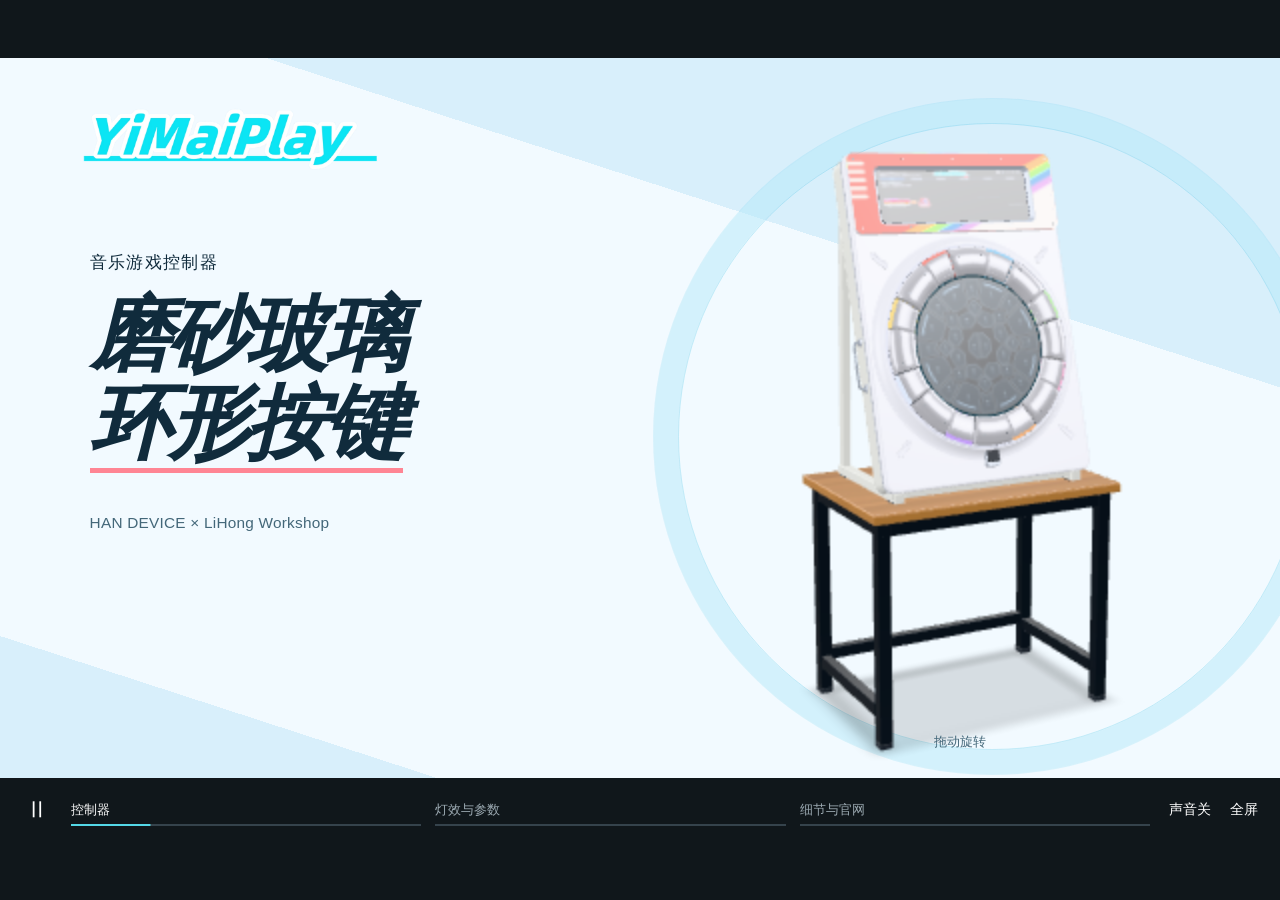
==== commit 416e8e3d: "Use hardware descriptions and version the forum banner entry" ====
--- a/docs/ad/index.html
+++ b/docs/ad/index.html
@@ -288,15 +288,15 @@
       <img src="../assets/wordmark.webp?v=20261119-4" width="900" height="187" alt="YiMaiPlay">
     </a>
     <img class="product" src="../assets/cabinet.webp?v=20261119-4" width="890" height="1110" alt="" aria-hidden="true">
-    <section class="scene intro active" aria-label="街机风格，轻松上手">
+    <section class="scene intro active" aria-label="YiMaiPlay 音乐游戏控制器">
       <div class="model-stage">
         <iframe class="model-view" data-src="../model/?embed=1&v=20261119-4" title="YiMaiPlay 交互模型，可拖动查看" loading="eager" tabindex="-1"></iframe>
         <span class="model-hint" hidden>拖动旋转</span>
       </div>
       <div class="copy">
         <div class="intro-message">
-          <p class="eyebrow enter">音乐游戏控制器 · 2026</p>
-          <h1 class="enter">街机风格<br><span>轻松上手</span></h1>
+          <p class="eyebrow enter">音乐游戏控制器</p>
+          <h1 class="enter">磨砂玻璃<br><span>环形按键</span></h1>
           <p class="subline enter">HAN DEVICE × LiHong Workshop</p>
         </div>
         <div class="forum-facts">
@@ -312,7 +312,7 @@
       <video muted playsinline preload="none" poster="../assets/film-poster.webp?v=20261119-4" data-src="../assets/yimaiplay.mp4?v=20261119-4" aria-label="YiMaiPlay 原版产品短片"></video>
       <div class="film-copy">
         <p class="eyebrow enter">COB 灯带 · 色温可调</p>
-        <h2 class="enter">点亮，<br>游玩的时刻。</h2>
+        <h2 class="enter">灯环实拍</h2>
         <div class="specs enter">
           <div><b>34</b><span>分区无痕触摸</span></div>
           <div><b>333<small> Hz</small></b><span>触摸刷新率</span></div>
@@ -323,12 +323,12 @@
     <section class="scene closing" aria-label="产品细节与官网入口" aria-hidden="true" inert>
       <div class="copy">
         <p class="eyebrow enter">ITO 触摸玻璃 · PC 注塑按键</p>
-        <h2 class="enter">细节，<br>触手可及。</h2>
+        <h2 class="enter">按键拆开看</h2>
         <div class="closeups enter">
-          <figure><img src="../assets/glass.webp?v=20261119-4" width="548" height="342" alt="磨砂触摸玻璃"><figcaption>34 分区触摸</figcaption></figure>
-          <figure><img src="../assets/switch.webp?v=20261119-4" width="419" height="279" alt="按键内部铍铜弹片"><figcaption>铍铜合金弹片</figcaption></figure>
+          <figure><img src="../assets/glass.webp?v=20261119-4" width="548" height="342" alt="磨砂触摸玻璃"><figcaption>微磨砂玻璃表面</figcaption></figure>
+          <figure><img src="../assets/switch.webp?v=20261119-4" width="419" height="279" alt="按键内部铍铜弹片"><figcaption>C17200 铍铜弹片</figcaption></figure>
         </div>
-        <a class="visit enter" href="https://yimaiplay.akiacg.com/" target="_blank" rel="noopener">了解 YiMaiPlay</a>
+        <a class="visit enter" href="https://yimaiplay.akiacg.com/" target="_blank" rel="noopener">了解更多</a>
       </div>
       <a class="community" href="https://forum.akiacg.com/" target="_blank" rel="noopener">
         <img src="../assets/akiacg-community.png?v=20261119-4" width="174" height="60" alt="">
@@ -339,7 +339,7 @@
   <div class="controls">
     <button class="toggle" type="button" aria-label="暂停广告" title="暂停广告"><span aria-hidden="true">Ⅱ</span></button>
     <div class="chapters" role="group" aria-label="选择广告片段">
-      <button type="button" data-index="0" aria-label="街机风格" aria-pressed="true"><span>街机风格</span><i></i></button>
+      <button type="button" data-index="0" aria-label="控制器" aria-pressed="true"><span>控制器</span><i></i></button>
       <button type="button" data-index="1" aria-label="灯效与参数" aria-pressed="false"><span>灯效与参数</span><i></i></button>
       <button type="button" data-index="2" aria-label="细节与官网" aria-pressed="false"><span>细节与官网</span><i></i></button>
     </div>
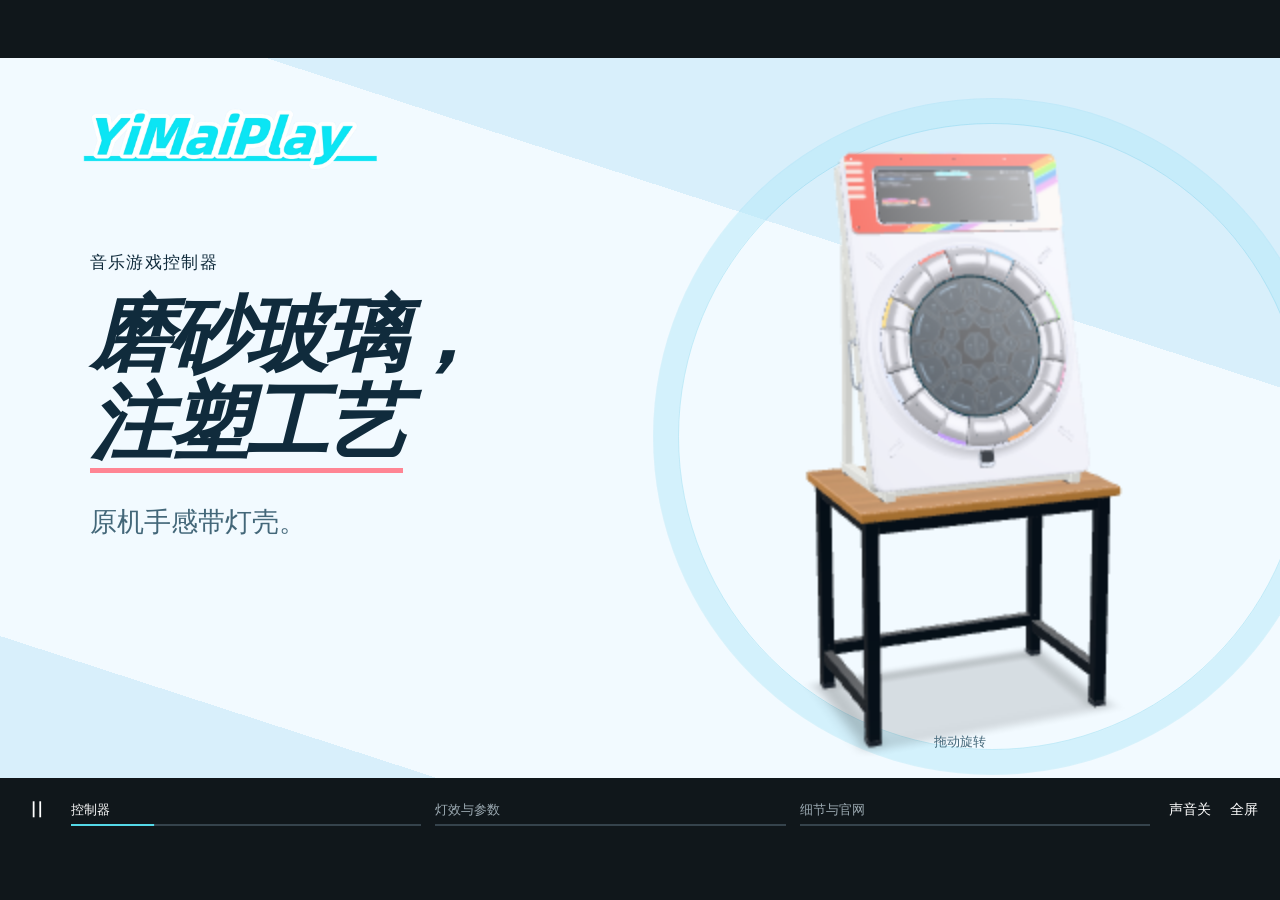
==== commit cb263ef3: "Use the player-facing copy across the YiMaiPlay site and ads" ====
--- a/docs/ad/index.html
+++ b/docs/ad/index.html
@@ -76,12 +76,13 @@
 h1 { font-style: italic; }
 h1 span { position: relative; display: inline-block; }
 h1 span::after { content: ''; position: absolute; height: .065em; left: 0; right: 0; bottom: -.07em; background: #ff8594; transform-origin: left; }
-.subline { font-size: 1.2cqw; color: #436779; margin-top: 3.6cqw; letter-spacing: .015em; }
+.subline { font-size: clamp(11px, 2.1cqw, 32px); line-height: 1.35; color: #436779; margin-top: 2.8cqw; }
 .film { background: #080b0e; }
 .film video { position: absolute; left: 1.5%; top: 6%; width: 48%; height: 85.33%; object-fit: contain; }
 .film-copy { position: absolute; left: 54%; top: 29%; right: 5%; color: #fcf8f2; }
 .film h2 { font-size: 5.1cqw; }
 .film .eyebrow { color: #a5c8d7; }
+.film .subline { margin-top: 1.7cqw; color: #dbe6ea; }
 .specs { display: grid; grid-template-columns: .82fr 1.1fr 1fr; margin-top: 3cqw; }
 .specs > div { padding-left: 1.5cqw; border-left: 1px solid #475453; }
 .specs > div:first-child { padding-left: 0; border: 0; }
@@ -179,12 +180,14 @@
   .chapters button { white-space: nowrap; font-size: 11px; }
   .controls .sound, .controls .fullscreen { font-size: 11px; }
   .model-hint { font-size: 8px; bottom: 1%; }
-  .subline { font-size: 1.6cqw; }
-  .eyebrow { font-size: 1.6cqw; }
+  .eyebrow { font-size: max(9px, 1.6cqw); }
   .community { font-size: 1.35cqw; }
-  .visit { font-size: 1.65cqw; }
-  .closeups figcaption { font-size: 1.45cqw; }
-  .specs span { font-size: 1.4cqw; }
+  .visit { font-size: max(10px, 1.65cqw); }
+  .film-copy { top: 24%; right: 3%; }
+  .specs { grid-template-columns: 1fr 1fr 1.15fr; }
+  .specs span { word-break: keep-all; }
+  .closeups figure { width: 22.5cqw; }
+  .closeups figcaption, .specs span { font-size: max(9px, 1.45cqw); line-height: 1.18; }
 }
 @media (max-width: 420px) {
   .controls { gap: 8px; }
@@ -236,7 +239,7 @@
   .forum-slider .copy { left: 50px; top: 29%; width: calc(50% - 60px); }
   .forum-slider .eyebrow { font-size: 10px; margin-bottom: 6px; letter-spacing: 0; }
   .forum-slider h1 { font-size: clamp(18px, calc(12.5cqw - 18px), 30px); line-height: 1.1; white-space: nowrap; }
-  .forum-slider .subline { display: none; }
+  .forum-slider .subline { font-size: 11px; margin-top: 1.5cqh; }
   .forum-slider .model-view { height: calc(100% - 28px); }
   .forum-slider .model-hint { font-size: 10px; bottom: 8px; }
   .forum-slider .product { width: 48%; right: 0; height: calc(100% - 28px); bottom: 28px; }
@@ -296,8 +299,8 @@
       <div class="copy">
         <div class="intro-message">
           <p class="eyebrow enter">音乐游戏控制器</p>
-          <h1 class="enter">磨砂玻璃<br><span>环形按键</span></h1>
-          <p class="subline enter">HAN DEVICE × LiHong Workshop</p>
+          <h1 class="enter">磨砂玻璃，<br><span>注塑工艺</span></h1>
+          <p class="subline enter">原机手感带灯壳。</p>
         </div>
         <div class="forum-facts">
           <p class="eyebrow">双核 32 bit ARM 主控</p>
@@ -312,21 +315,22 @@
       <video muted playsinline preload="none" poster="../assets/film-poster.webp?v=20261119-4" data-src="../assets/yimaiplay.mp4?v=20261119-4" aria-label="YiMaiPlay 原版产品短片"></video>
       <div class="film-copy">
         <p class="eyebrow enter">COB 灯带 · 色温可调</p>
-        <h2 class="enter">灯环实拍</h2>
+        <h2 class="enter">仿官机逻辑<br>高亮 LED 灯组</h2>
+        <p class="subline enter">行业领先水平的触摸体验</p>
         <div class="specs enter">
-          <div><b>34</b><span>分区无痕触摸</span></div>
-          <div><b>333<small> Hz</small></b><span>触摸刷新率</span></div>
-          <div><b>32<small> bit</small></b><span>双核 ARM 主控</span></div>
+          <div><b>34</b><span>分区<wbr>无痕触摸</span></div>
+          <div><b>333<small> Hz</small></b><span>触摸<wbr>刷新率</span></div>
+          <div><b>32<small> bit</small></b><span>双核 <wbr>ARM&nbsp;主控</span></div>
         </div>
       </div>
     </section>
     <section class="scene closing" aria-label="产品细节与官网入口" aria-hidden="true" inert>
       <div class="copy">
-        <p class="eyebrow enter">ITO 触摸玻璃 · PC 注塑按键</p>
-        <h2 class="enter">按键拆开看</h2>
+        <p class="eyebrow enter">精调按键，</p>
+        <h2 class="enter">开箱即用<br>才是好手台。</h2>
         <div class="closeups enter">
-          <figure><img src="../assets/glass.webp?v=20261119-4" width="548" height="342" alt="磨砂触摸玻璃"><figcaption>微磨砂玻璃表面</figcaption></figure>
-          <figure><img src="../assets/switch.webp?v=20261119-4" width="419" height="279" alt="按键内部铍铜弹片"><figcaption>C17200 铍铜弹片</figcaption></figure>
+          <figure><img src="../assets/glass.webp?v=20261119-4" width="548" height="342" alt="磨砂触摸玻璃"><figcaption>微磨砂 ITO 玻璃</figcaption></figure>
+          <figure><img src="../assets/switch.webp?v=20261119-4" width="419" height="279" alt="PC 注塑按键内部的铍铜弹片"><figcaption>C17200 铍铜弹片</figcaption></figure>
         </div>
         <a class="visit enter" href="https://yimaiplay.akiacg.com/" target="_blank" rel="noopener">了解更多</a>
       </div>
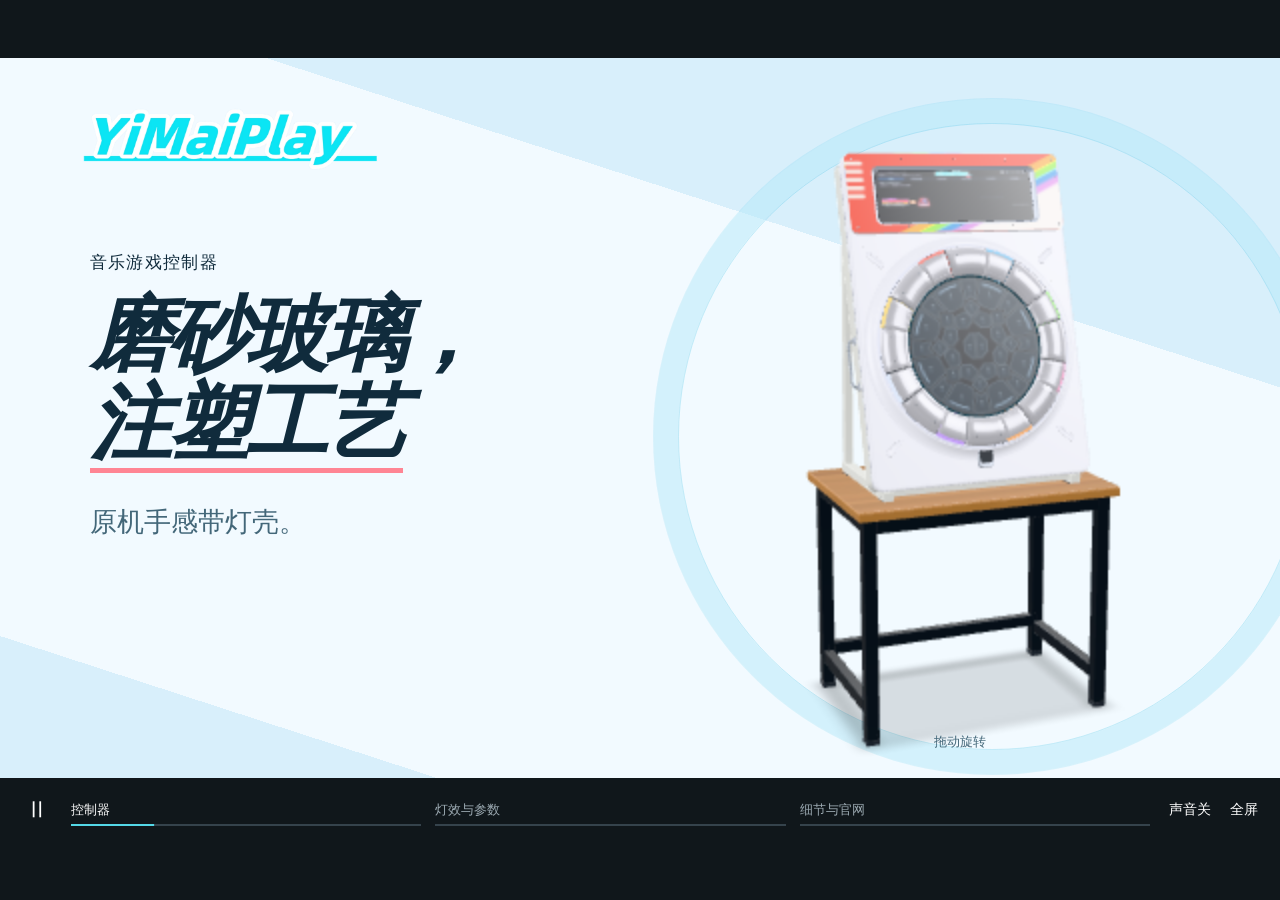
==== commit 0990f127: "Play the full current banner from legacy H5 embed links" ====
--- a/docs/ad/index.html
+++ b/docs/ad/index.html
@@ -8,7 +8,11 @@
   <link rel="icon" href="../assets/brand-icon.png?v=20261119-4" type="image/png">
   <link rel="preload" as="image" href="../assets/cabinet.webp?v=20261119-4">
   <link rel="preload" as="image" href="../assets/wordmark.webp?v=20261119-4">
-  <script>if (new URLSearchParams(location.search).get('placement') === 'forum-slider') document.documentElement.classList.add('forum-slider');</script>
+  <script>
+    if (new URLSearchParams(location.search).get('placement') === 'forum-slider') {
+      location.replace('../forum/yimaiplay-banner.html?placement=forum-slider&v=20261119-7');
+    }
+  </script>
   <!-- Keep the embedded frame styled on its first paint. -->
   <style>
 :root {
@@ -314,7 +318,7 @@
     <section class="scene film" aria-label="灯效与核心参数" aria-hidden="true" inert>
       <video muted playsinline preload="none" poster="../assets/film-poster.webp?v=20261119-4" data-src="../assets/yimaiplay.mp4?v=20261119-4" aria-label="YiMaiPlay 原版产品短片"></video>
       <div class="film-copy">
-        <p class="eyebrow enter">COB 灯带 · 色温可调</p>
+        <p class="eyebrow enter">COB 灯带 · 色温、亮度可调</p>
         <h2 class="enter">仿官机逻辑<br>高亮 LED 灯组</h2>
         <p class="subline enter">行业领先水平的触摸体验</p>
         <div class="specs enter">
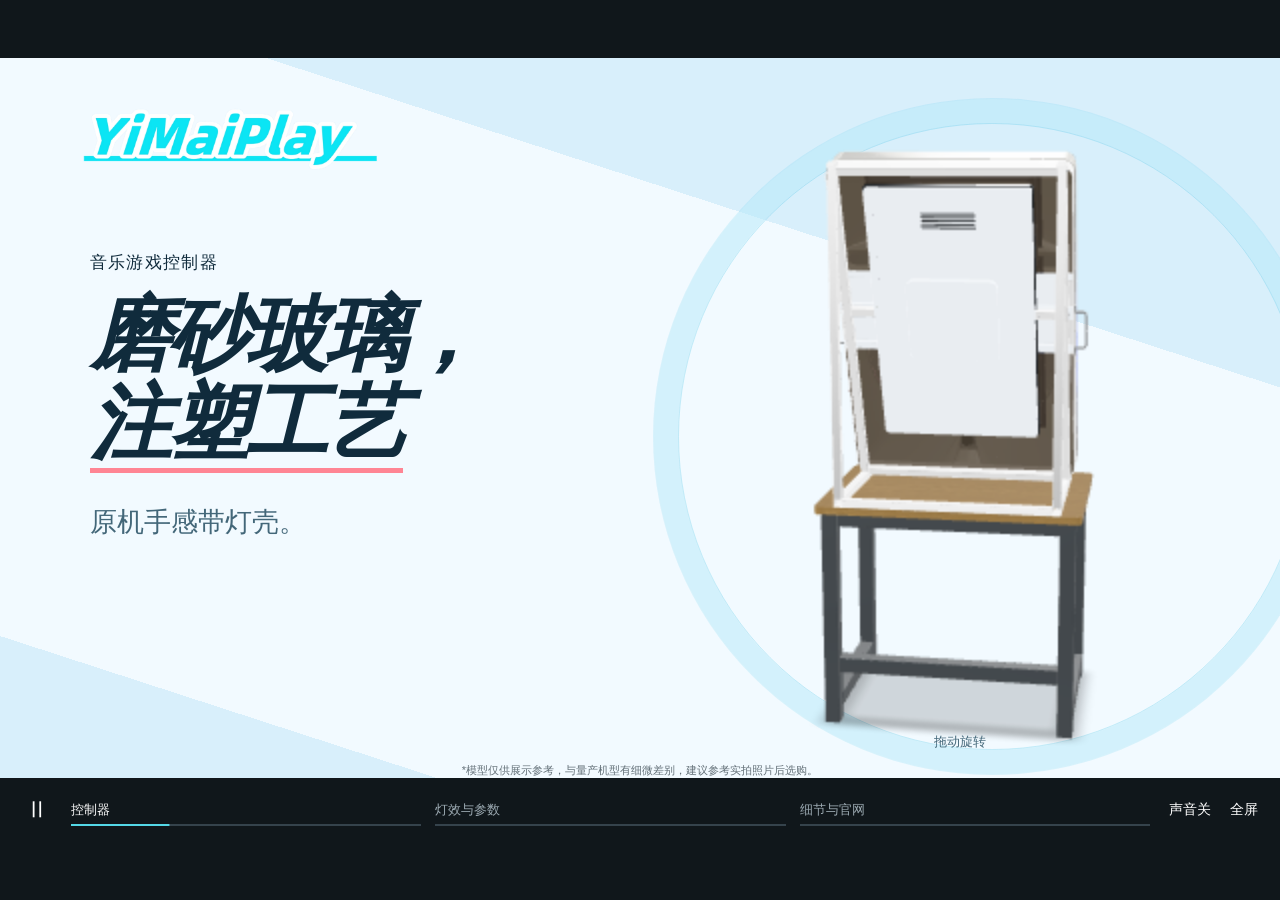
==== commit 04242ff5: "Publish the approved YiMai model and synchronize the forum H5" ====
--- a/docs/ad/index.html
+++ b/docs/ad/index.html
@@ -10,7 +10,7 @@
   <link rel="preload" as="image" href="../assets/wordmark.webp?v=20261119-4">
   <script>
     if (new URLSearchParams(location.search).get('placement') === 'forum-slider') {
-      location.replace('../forum/yimaiplay-banner.html?placement=forum-slider&v=20261119-7');
+      location.replace('../forum/yimaiplay-banner.html?placement=forum-slider&v=20261122-1');
     }
   </script>
   <!-- Keep the embedded frame styled on its first paint. -->
@@ -283,6 +283,8 @@
   .forum-slider .forum-facts dd { font-size: 29px; line-height: 1.05; }
   .forum-slider .forum-facts dt { font-size: 9px; line-height: 1.3; }
 }
+    .model-note { position: absolute; inset: auto 0 1px; color: #626f77; font: 400 clamp(8px, 2.65cqw, 11px)/1.2 sans-serif; text-align: center; white-space: nowrap; pointer-events: none; }
+.model-hint { bottom: max(15px, 4%); }
   </style>
   <script defer src="ad.js?v=20261119-4"></script>
 </head>
@@ -297,7 +299,7 @@
     <img class="product" src="../assets/cabinet.webp?v=20261119-4" width="890" height="1110" alt="" aria-hidden="true">
     <section class="scene intro active" aria-label="YiMaiPlay 音乐游戏控制器">
       <div class="model-stage">
-        <iframe class="model-view" data-src="../model/?embed=1&v=20261119-4" title="YiMaiPlay 交互模型，可拖动查看" loading="eager" tabindex="-1"></iframe>
+        <iframe class="model-view" data-src="../model/?embed=1&v=20261122-1" title="YiMaiPlay 交互模型，可拖动查看" loading="eager" tabindex="-1"></iframe>
         <span class="model-hint" hidden>拖动旋转</span>
       </div>
       <div class="copy">
@@ -314,6 +316,7 @@
           </dl>
         </div>
       </div>
+      <p class="model-note">*模型仅供展示参考，与量产机型有细微差别，建议参考实拍照片后选购。</p>
     </section>
     <section class="scene film" aria-label="灯效与核心参数" aria-hidden="true" inert>
       <video muted playsinline preload="none" poster="../assets/film-poster.webp?v=20261119-4" data-src="../assets/yimaiplay.mp4?v=20261119-4" aria-label="YiMaiPlay 原版产品短片"></video>
